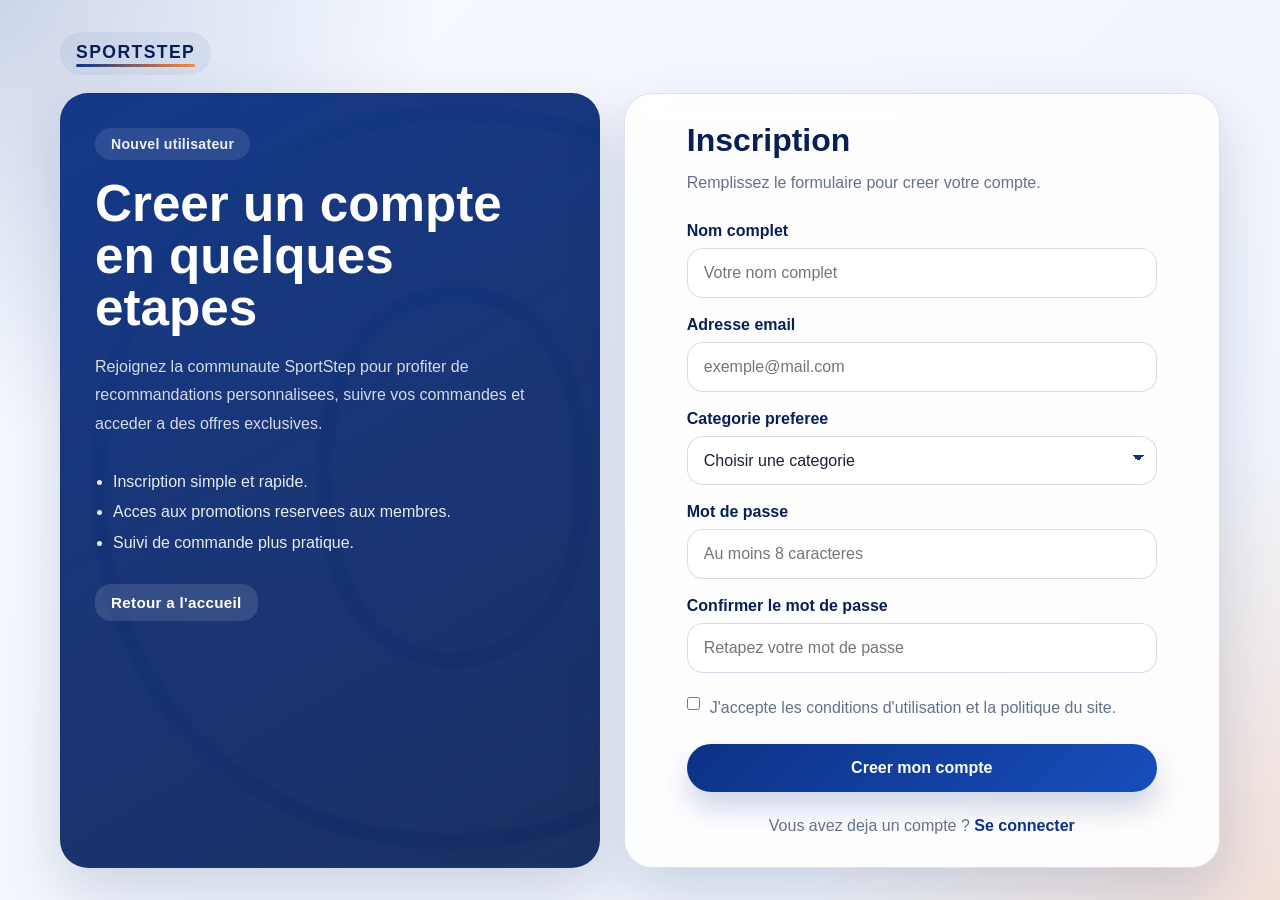
==== Create Account.html @ dacfdc3f "Premier commit : projet e-commerce complet" ====
<!DOCTYPE html>
<html lang="fr">
<head>
  <meta charset="UTF-8" />
  <meta name="viewport" content="width=device-width, initial-scale=1.0" />
  <title>Creer un compte | SportStep</title>
  <link rel="stylesheet" href="./main.css" />
</head>
<body>
  <main class="page-authentification">
    <div class="en-tete-page-auth">
      <a class="marque-site" href="index.html" aria-label="SportStep">
        <span class="mot-symbole">SportStep</span>
      </a>
    </div>

    <div class="grille-authentification">
    <section class="bloc-authentification bloc-informations">
      <p class="etiquette-authentification">Nouvel utilisateur</p>
      <h1>Creer un compte en quelques etapes</h1>
      <p class="texte-authentification">
        Rejoignez la communaute SportStep pour profiter de recommandations
        personnalisees, suivre vos commandes et acceder a des offres exclusives.
      </p>

      <ul class="liste-informations">
        <li>Inscription simple et rapide.</li>
        <li>Acces aux promotions reservees aux membres.</li>
        <li>Suivi de commande plus pratique.</li>
      </ul>

      <a class="lien-retour" href="index.html">Retour a l'accueil</a>
    </section>

    <section class="bloc-authentification bloc-formulaire">
      <form class="carte-formulaire" id="formulaire-inscription" action="index.html">
        <h2>Inscription</h2>
        <p class="introduction-formulaire">Remplissez le formulaire pour creer votre compte.</p>

        <div class="groupe-champ">
          <label for="nom-complet">Nom complet</label>
          <input
            id="nom-complet"
            name="fullName"
            type="text"
            class="champ-saisie"
            placeholder="Votre nom complet"
            autocomplete="name"
            required
          />
        </div>

        <div class="groupe-champ">
          <label for="email-inscription">Adresse email</label>
          <input
            id="email-inscription"
            name="email"
            type="email"
            class="champ-saisie"
            placeholder="exemple@mail.com"
            autocomplete="email"
            required
          />
        </div>

        <div class="groupe-champ">
          <label for="categorie-preferee">Categorie preferee</label>
          <select id="categorie-preferee" name="sportType" class="champ-saisie" required>
            <option value="">Choisir une categorie</option>
            <option value="course">Course a pied</option>
            <option value="entrainement">Entrainement</option>
            <option value="urbain">Sport urbain</option>
          </select>
        </div>

        <div class="groupe-champ">
          <label for="mot-de-passe-inscription">Mot de passe</label>
          <input
            id="mot-de-passe-inscription"
            name="password"
            type="password"
            class="champ-saisie"
            placeholder="Au moins 8 caracteres"
            autocomplete="new-password"
            minlength="8"
            required
          />
        </div>

        <div class="groupe-champ">
          <label for="confirmation-mot-de-passe">Confirmer le mot de passe</label>
          <input
            id="confirmation-mot-de-passe"
            name="confirmPassword"
            type="password"
            class="champ-saisie"
            placeholder="Retapez votre mot de passe"
            autocomplete="new-password"
            minlength="8"
            required
          />
        </div>

        <label class="case-cocher case-cocher-large" for="conditions-utilisation">
          <input id="conditions-utilisation" type="checkbox" name="terms" required />
          <span>J'accepte les conditions d'utilisation et la politique du site.</span>
        </label>

        <button class="bouton-formulaire" type="submit">Creer mon compte</button>

        <p class="texte-formulaire">
          Vous avez deja un compte ?
          <a class="lien-formulaire" href="Login.html">Se connecter</a>
        </p>
      </form>
    </section>
    </div>
  </main>
</body>
</html>
---- main.css ----
:root {
  --color-primary: #0c3285;
  --color-primary-dark: #081f55;
  --color-accent: #ff8a3d;
  --color-text: #182235;
  --color-muted: #63718b;
  --color-surface: rgba(255, 255, 255, 0.88);
  --color-border: rgba(12, 50, 133, 0.14);
  --shadow-soft: 0 24px 60px rgba(8, 31, 85, 0.16);
  --radius-lg: 28px;
  --radius-md: 16px;
}

* {
  box-sizing: border-box;
}

body {
  margin: 0;
  min-height: 100vh;
  font-family: "Segoe UI", Tahoma, Geneva, Verdana, sans-serif;
  color: var(--color-text);
  background:
    radial-gradient(circle at top left, rgba(12, 50, 133, 0.18), transparent 28%),
    radial-gradient(circle at bottom right, rgba(255, 138, 61, 0.18), transparent 30%),
    linear-gradient(135deg, #f7faff 0%, #eef3fb 100%);
}

a {
  text-decoration: none;
}

img {
  display: block;
  max-width: 100%;
}

.page-authentification {
  width: min(calc(100% - 32px), 1160px);
  min-height: 100vh;
  margin: 0 auto;
  padding: 32px 0;
}

.en-tete-page-auth {
  margin-bottom: 18px;
}

.grille-authentification {
  display: grid;
  grid-template-columns: 0.95fr 1.05fr;
  gap: 24px;
  align-items: stretch;
}

.bloc-authentification {
  border: 1px solid var(--color-border);
  border-radius: var(--radius-lg);
  box-shadow: var(--shadow-soft);
  overflow: hidden;
}

.bloc-informations {
  padding: 34px;
  background:
    linear-gradient(150deg, rgba(12, 50, 133, 0.96), rgba(8, 31, 85, 0.92)),
    url("img/shoes-bg.png") center/cover no-repeat;
  color: #ffffff;
}

.bloc-formulaire {
  display: flex;
  align-items: center;
  justify-content: center;
  padding: 28px;
  background: var(--color-surface);
  backdrop-filter: blur(12px);
}

.marque-site {
  display: inline-flex;
  width: fit-content;
  color: var(--color-primary-dark);
  font-size: 1.1rem;
  font-weight: 800;
  letter-spacing: 0.08em;
  text-transform: uppercase;
  transition: transform 0.22s ease;
}

.mot-symbole {
  position: relative;
  display: inline-block;
  padding: 10px 16px 12px;
  border-radius: 999px;
  background: rgba(12, 50, 133, 0.06);
  transition: transform 0.22s ease, box-shadow 0.22s ease, background 0.22s ease;
}

.marque-site .mot-symbole::after {
  content: "";
  position: absolute;
  left: 16px;
  right: 16px;
  bottom: 8px;
  height: 3px;
  border-radius: 999px;
  background: linear-gradient(135deg, var(--color-primary), var(--color-accent));
}

.marque-site:hover .mot-symbole {
  transform: translateY(-4px);
  background: rgba(12, 50, 133, 0.1);
  box-shadow: 0 14px 26px rgba(12, 50, 133, 0.18);
}

.marque-site:active .mot-symbole {
  transform: translateY(-1px);
}

.etiquette-authentification {
  display: block;
  width: fit-content;
  margin: 0 0 18px;
  padding: 8px 16px;
  border-radius: 999px;
  background: rgba(255, 255, 255, 0.1);
  color: rgba(255, 255, 255, 0.92);
  font-size: 0.88rem;
  font-weight: 600;
  letter-spacing: 0.02em;
}

.bloc-informations h1 {
  margin: 0;
  font-size: clamp(2rem, 4vw, 3.4rem);
  line-height: 1.02;
}

.texte-authentification {
  margin: 18px 0 0;
  color: rgba(255, 255, 255, 0.82);
  line-height: 1.8;
}

.liste-informations {
  margin: 28px 0 0;
  padding-left: 18px;
  color: rgba(255, 255, 255, 0.9);
  line-height: 1.9;
}

.lien-retour {
  display: inline-flex;
  align-items: center;
  gap: 8px;
  margin-top: 26px;
  padding: 10px 16px;
  color: #ffffff;
  font-weight: 700;
  font-size: 0.95rem;
  letter-spacing: 0.02em;
  text-decoration: none;
  background: rgba(255, 255, 255, 0.12);
  border-radius: var(--radius-md);
  transition: all 0.2s ease-in-out;
}

.lien-retour:hover {
  background: rgba(255, 255, 255, 0.18);
  transform: translateX(-4px);
}

.carte-formulaire {
  width: min(100%, 470px);
}

.carte-formulaire h2 {
  margin: 0 0 10px;
  font-size: 2rem;
  color: var(--color-primary-dark);
}

.introduction-formulaire {
  margin: 0 0 26px;
  color: var(--color-muted);
  line-height: 1.7;
}

.groupe-champ {
  margin-bottom: 18px;
}

.groupe-champ label {
  display: inline-block;
  margin-bottom: 8px;
  font-weight: 700;
  color: var(--color-primary-dark);
}

.champ-saisie {
  width: 100%;
  padding: 15px 16px;
  border: 1px solid rgba(12, 50, 133, 0.16);
  border-radius: var(--radius-md);
  background: #ffffff;
  color: var(--color-text);
  font: inherit;
  outline: none;
  transition: border-color 0.2s ease, box-shadow 0.2s ease, transform 0.2s ease;
}

.champ-saisie:focus {
  border-color: var(--color-primary);
  box-shadow: 0 0 0 4px rgba(12, 50, 133, 0.1);
  transform: translateY(-1px);
}

select.champ-saisie {
  appearance: none;
  background-image:
    linear-gradient(45deg, transparent 50%, var(--color-primary) 50%),
    linear-gradient(135deg, var(--color-primary) 50%, transparent 50%);
  background-position:
    calc(100% - 18px) calc(50% - 3px),
    calc(100% - 12px) calc(50% - 3px);
  background-size: 6px 6px, 6px 6px;
  background-repeat: no-repeat;
}

.options-formulaire {
  display: flex;
  align-items: center;
  justify-content: space-between;
  gap: 16px;
  margin-bottom: 22px;
}

.options-formulaire a,
.lien-formulaire {
  color: var(--color-primary);
  font-weight: 700;
}

.case-cocher {
  display: inline-flex;
  align-items: center;
  gap: 10px;
  color: var(--color-muted);
  cursor: pointer;
}

.case-cocher-large {
  margin: 4px 0 22px;
  align-items: flex-start;
  line-height: 1.65;
}

.case-cocher input {
  margin: 2px 0 0;
  accent-color: var(--color-primary);
}

.bouton-formulaire {
  width: 100%;
  padding: 15px 18px;
  border: none;
  border-radius: 999px;
  background: linear-gradient(135deg, var(--color-primary), #184dba);
  color: #ffffff;
  font: inherit;
  font-weight: 700;
  cursor: pointer;
  box-shadow: 0 16px 28px rgba(12, 50, 133, 0.2);
  transition: transform 0.25s ease, box-shadow 0.25s ease;
}

.bouton-formulaire:hover {
  transform: translateY(-2px);
  box-shadow: 0 22px 34px rgba(12, 50, 133, 0.24);
}

.texte-formulaire {
  margin: 20px 0 0;
  text-align: center;
  color: var(--color-muted);
  line-height: 1.7;
}

@media (max-width: 900px) {
  .grille-authentification {
    grid-template-columns: 1fr;
  }

  .bloc-informations,
  .bloc-formulaire {
    padding: 26px;
  }
}

@media (max-width: 560px) {
  .page-authentification {
    width: min(calc(100% - 20px), 1160px);
    padding: 18px 0;
  }

  .en-tete-page-auth {
    margin-bottom: 14px;
  }

  .options-formulaire {
    flex-direction: column;
    align-items: flex-start;
  }

  .bloc-informations,
  .bloc-formulaire {
    padding: 20px;
  }
}
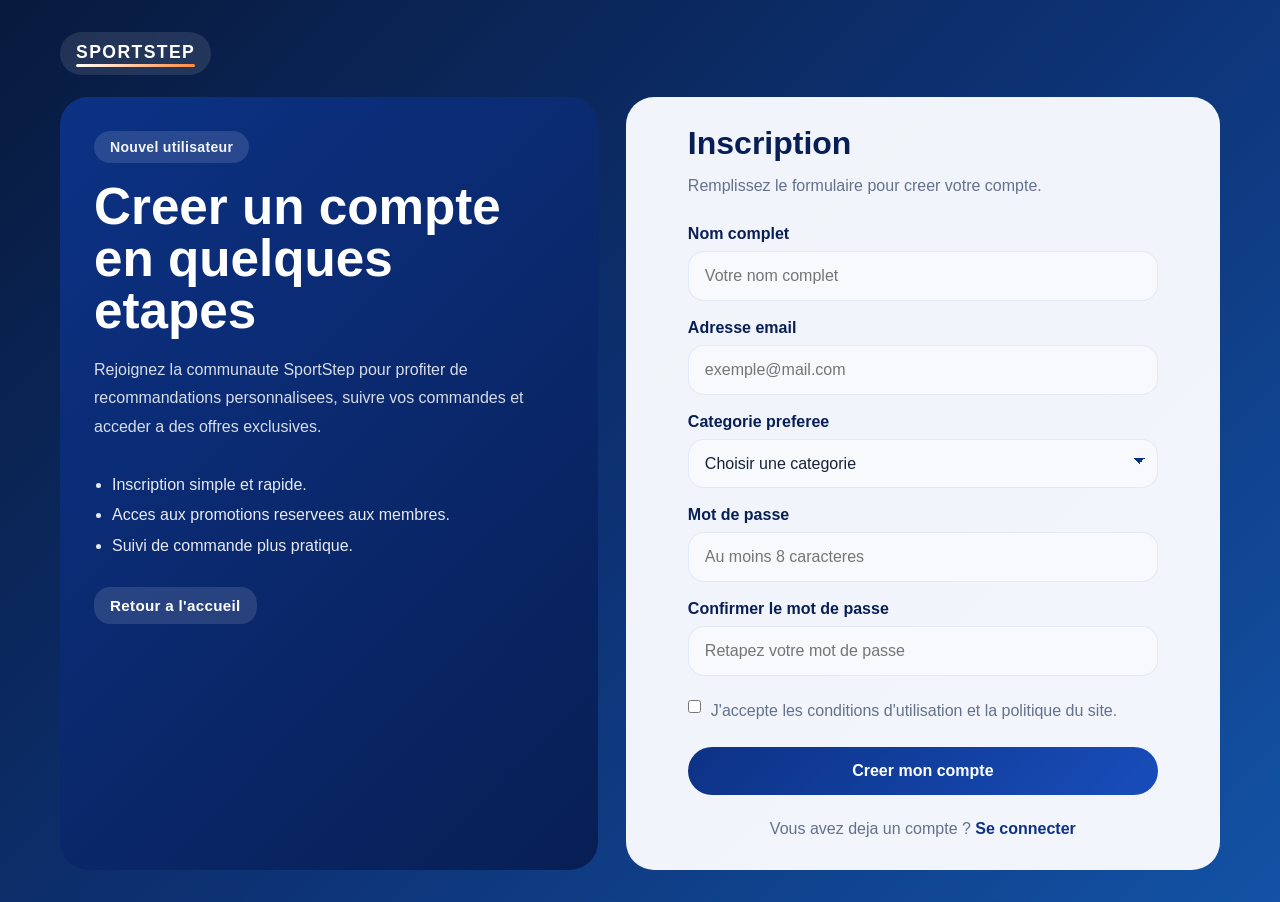
==== commit 1cf59796: "Install and configure Vercel Web Analytics # Vercel Web Analytics Installation Report  ## Summary Su" ====
--- a/Create Account.html
+++ b/Create Account.html
@@ -5,6 +5,10 @@
   <meta name="viewport" content="width=device-width, initial-scale=1.0" />
   <title>Creer un compte | SportStep</title>
   <link rel="stylesheet" href="./main.css" />
+  <script>
+    window.va = window.va || function () { (window.vaq = window.vaq || []).push(arguments); };
+  </script>
+  <script defer src="/_vercel/insights/script.js"></script>
 </head>
 <body>
   <main class="page-authentification">
--- a/main.css
+++ b/main.css
@@ -1,12 +1,14 @@
 :root {
   --color-primary: #0c3285;
   --color-primary-dark: #081f55;
+  --color-bleu-carte-debut: #0c3285;
+  --color-bleu-carte-fin: #081f55;
   --color-accent: #ff8a3d;
   --color-text: #182235;
   --color-muted: #63718b;
-  --color-surface: rgba(255, 255, 255, 0.88);
-  --color-border: rgba(12, 50, 133, 0.14);
-  --shadow-soft: 0 24px 60px rgba(8, 31, 85, 0.16);
+  --color-surface: rgba(255, 255, 255, 0.92);
+  --color-border: transparent;
+  --shadow-soft: none;
   --radius-lg: 28px;
   --radius-md: 16px;
 }
@@ -16,14 +18,18 @@
 }
 
 body {
+  position: relative;
   margin: 0;
   min-height: 100vh;
   font-family: "Segoe UI", Tahoma, Geneva, Verdana, sans-serif;
   color: var(--color-text);
-  background:
-    radial-gradient(circle at top left, rgba(12, 50, 133, 0.18), transparent 28%),
-    radial-gradient(circle at bottom right, rgba(255, 138, 61, 0.18), transparent 30%),
-    linear-gradient(135deg, #f7faff 0%, #eef3fb 100%);
+  background: linear-gradient(135deg, #081a3d 0%, #0d3274 52%, #1352a5 100%);
+  overflow-x: hidden;
+}
+
+body::before,
+body::after {
+  content: none;
 }
 
 a {
@@ -43,28 +49,27 @@
 }
 
 .en-tete-page-auth {
-  margin-bottom: 18px;
+  margin-bottom: 22px;
 }
 
 .grille-authentification {
   display: grid;
   grid-template-columns: 0.95fr 1.05fr;
-  gap: 24px;
+  gap: 28px;
   align-items: stretch;
 }
 
 .bloc-authentification {
-  border: 1px solid var(--color-border);
+  border: none;
   border-radius: var(--radius-lg);
-  box-shadow: var(--shadow-soft);
+  box-shadow: none;
   overflow: hidden;
 }
 
 .bloc-informations {
+  position: relative;
   padding: 34px;
-  background:
-    linear-gradient(150deg, rgba(12, 50, 133, 0.96), rgba(8, 31, 85, 0.92)),
-    url("img/shoes-bg.png") center/cover no-repeat;
+  background: linear-gradient(135deg, var(--color-bleu-carte-debut), var(--color-bleu-carte-fin));
   color: #ffffff;
 }
 
@@ -73,19 +78,17 @@
   align-items: center;
   justify-content: center;
   padding: 28px;
-  background: var(--color-surface);
-  backdrop-filter: blur(12px);
+  background: rgba(249, 251, 255, 0.97);
 }
 
 .marque-site {
   display: inline-flex;
   width: fit-content;
-  color: var(--color-primary-dark);
+  color: #ffffff;
   font-size: 1.1rem;
   font-weight: 800;
   letter-spacing: 0.08em;
   text-transform: uppercase;
-  transition: transform 0.22s ease;
 }
 
 .mot-symbole {
@@ -93,8 +96,8 @@
   display: inline-block;
   padding: 10px 16px 12px;
   border-radius: 999px;
-  background: rgba(12, 50, 133, 0.06);
-  transition: transform 0.22s ease, box-shadow 0.22s ease, background 0.22s ease;
+  background: rgba(255, 255, 255, 0.1);
+  transition: transform 0.22s ease, background 0.22s ease;
 }
 
 .marque-site .mot-symbole::after {
@@ -105,13 +108,12 @@
   bottom: 8px;
   height: 3px;
   border-radius: 999px;
-  background: linear-gradient(135deg, var(--color-primary), var(--color-accent));
+  background: linear-gradient(135deg, #ffffff, var(--color-accent));
 }
 
 .marque-site:hover .mot-symbole {
   transform: translateY(-4px);
-  background: rgba(12, 50, 133, 0.1);
-  box-shadow: 0 14px 26px rgba(12, 50, 133, 0.18);
+  background: rgba(255, 255, 255, 0.16);
 }
 
 .marque-site:active .mot-symbole {
@@ -124,8 +126,8 @@
   margin: 0 0 18px;
   padding: 8px 16px;
   border-radius: 999px;
-  background: rgba(255, 255, 255, 0.1);
-  color: rgba(255, 255, 255, 0.92);
+  background: rgba(255, 255, 255, 0.12);
+  color: rgba(255, 255, 255, 0.94);
   font-size: 0.88rem;
   font-weight: 600;
   letter-spacing: 0.02em;
@@ -139,7 +141,7 @@
 
 .texte-authentification {
   margin: 18px 0 0;
-  color: rgba(255, 255, 255, 0.82);
+  color: rgba(255, 255, 255, 0.84);
   line-height: 1.8;
 }
 
@@ -160,10 +162,9 @@
   font-weight: 700;
   font-size: 0.95rem;
   letter-spacing: 0.02em;
-  text-decoration: none;
   background: rgba(255, 255, 255, 0.12);
   border-radius: var(--radius-md);
-  transition: all 0.2s ease-in-out;
+  transition: background 0.2s ease, transform 0.2s ease;
 }
 
 .lien-retour:hover {
@@ -201,18 +202,18 @@
 .champ-saisie {
   width: 100%;
   padding: 15px 16px;
-  border: 1px solid rgba(12, 50, 133, 0.16);
+  border: 1px solid rgba(12, 50, 133, 0.08);
   border-radius: var(--radius-md);
-  background: #ffffff;
+  background: #f7f9fd;
   color: var(--color-text);
   font: inherit;
   outline: none;
-  transition: border-color 0.2s ease, box-shadow 0.2s ease, transform 0.2s ease;
+  transition: border-color 0.2s ease, background 0.2s ease, transform 0.2s ease;
 }
 
 .champ-saisie:focus {
   border-color: var(--color-primary);
-  box-shadow: 0 0 0 4px rgba(12, 50, 133, 0.1);
+  background: #ffffff;
   transform: translateY(-1px);
 }
 
@@ -271,13 +272,12 @@
   font: inherit;
   font-weight: 700;
   cursor: pointer;
-  box-shadow: 0 16px 28px rgba(12, 50, 133, 0.2);
-  transition: transform 0.25s ease, box-shadow 0.25s ease;
+  box-shadow: none;
+  transition: transform 0.25s ease;
 }
 
 .bouton-formulaire:hover {
   transform: translateY(-2px);
-  box-shadow: 0 22px 34px rgba(12, 50, 133, 0.24);
 }
 
 .texte-formulaire {
